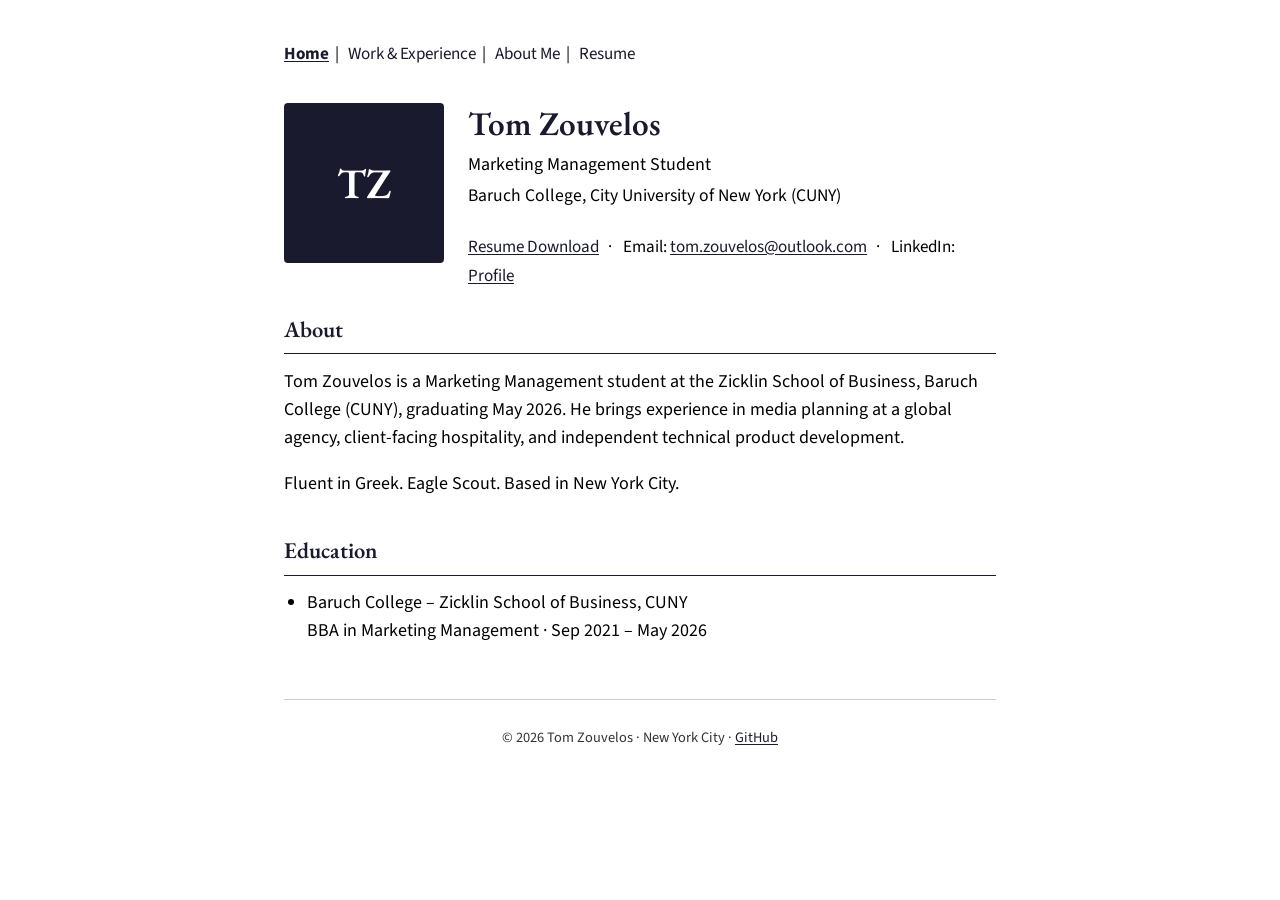
==== index.html @ a4581c30 "Add static personal site for GitHub Pages (HTML/CSS, SEO, sitemap) Made-with: Cursor" ====
<!DOCTYPE html>
<html lang="en">
<head>
  <meta charset="utf-8">
  <meta name="viewport" content="width=device-width, initial-scale=1">
  <title>Tom Zouvelos | Marketing Student, Baruch College</title>
  <meta name="description" content="Tom Zouvelos — Marketing Management student at Baruch College Zicklin School of Business, CUNY. Media planning, digital marketing, and technical product development. New York City.">
  <meta name="keywords" content="Tom Zouvelos, Baruch College, Zicklin School of Business, marketing student NYC, GroupM Mindshare intern">
  <link rel="preconnect" href="https://fonts.googleapis.com">
  <link rel="preconnect" href="https://fonts.gstatic.com" crossorigin>
  <link href="https://fonts.googleapis.com/css2?family=EB+Garamond:ital,wght@0,400;0,600;1,400&family=Source+Sans+3:ital,wght@0,400;0,600;1,400&display=swap" rel="stylesheet">
  <link rel="stylesheet" href="style.css">
</head>
<body>
  <div class="site-wrap">
    <nav class="site-nav" aria-label="Primary">
      <a href="index.html" class="nav-active">Home</a><span class="sep">|</span>
      <a href="work.html">Work &amp; Experience</a><span class="sep">|</span>
      <a href="extra.html">About Me</a><span class="sep">|</span>
      <a href="resume.pdf" download="Tom_Zouvelos_Resume.pdf">Resume</a>
    </nav>

    <header class="intro-block">
      <div class="headshot" role="img" aria-label="Tom Zouvelos">
        <img src="headshot.jpg" alt="" class="headshot-img" width="160" height="160" onerror="this.remove()">
        <span class="headshot-initials">TZ</span>
      </div>
      <h1>Tom Zouvelos</h1>
      <p class="tagline">Marketing Management Student</p>
      <p class="institution">Baruch College, City University of New York (CUNY)</p>
      <p class="quick-links">
        <a href="resume.pdf" download="Tom_Zouvelos_Resume.pdf">Resume Download</a><span class="sep-inline">·</span>
        Email: <a href="mailto:tom.zouvelos@outlook.com">tom.zouvelos@outlook.com</a><span class="sep-inline">·</span>
        LinkedIn: <a href="#">Profile</a>
      </p>
    </header>

    <main>
      <h2>About</h2>
      <p>Tom Zouvelos is a Marketing Management student at the Zicklin School of Business, Baruch College (CUNY), graduating May 2026. He brings experience in media planning at a global agency, client-facing hospitality, and independent technical product development.</p>
      <p>Fluent in Greek. Eagle Scout. Based in New York City.</p>

      <h2>Education</h2>
      <ul>
        <li>Baruch College – Zicklin School of Business, CUNY<br>
          BBA in Marketing Management · Sep 2021 – May 2026</li>
      </ul>
    </main>

    <footer class="site-footer">
      © 2026 Tom Zouvelos · New York City · <a href="#">GitHub</a>
    </footer>
  </div>
</body>
</html>
---- style.css ----
/* Tom Zouvelos — shared styles (chulkim.net–inspired, academic minimal) */

:root {
  --accent: #1a1a2e;
  --text: #000;
  --bg: #fff;
  --font-heading: "EB Garamond", Georgia, "Times New Roman", serif;
  --font-body: "Source Sans 3", system-ui, -apple-system, sans-serif;
}

*,
*::before,
*::after {
  box-sizing: border-box;
}

html {
  font-size: 18px;
  -webkit-text-size-adjust: 100%;
}

body {
  margin: 0;
  font-family: var(--font-body);
  font-weight: 400;
  line-height: 1.55;
  color: var(--text);
  background: var(--bg);
}

.site-wrap {
  max-width: 760px;
  margin: 0 auto;
  padding: 40px 24px;
}

a {
  color: var(--accent);
  text-decoration: underline;
  text-underline-offset: 2px;
}

a:hover {
  text-decoration-thickness: 2px;
}

.site-nav {
  font-size: 0.95rem;
  margin-bottom: 2rem;
  line-height: 1.6;
}

.site-nav a {
  text-decoration: none;
}

.site-nav a:hover {
  text-decoration: underline;
}

.site-nav .sep {
  margin: 0 0.35em;
  color: var(--text);
  text-decoration: none;
}

.site-nav a.nav-active {
  font-weight: 700;
  text-decoration: underline;
}

h1 {
  font-family: var(--font-heading);
  font-weight: 600;
  font-size: 1.85rem;
  color: var(--accent);
  margin: 0 0 1.25rem;
  line-height: 1.25;
}

h2 {
  font-family: var(--font-heading);
  font-weight: 600;
  font-size: 1.25rem;
  color: var(--accent);
  margin: 2rem 0 0.75rem;
  padding-bottom: 0.35rem;
  border-bottom: 1px solid var(--accent);
}

h2:first-of-type {
  margin-top: 1.25rem;
}

.intro-block h1 {
  margin-bottom: 0.35rem;
}

.tagline {
  margin: 0;
  font-size: 1rem;
}

.institution {
  margin: 0.15rem 0 0;
  font-size: 0.98rem;
}

.quick-links {
  margin: 1.25rem 0 0;
  font-size: 0.95rem;
  line-height: 1.7;
}

.quick-links .sep-inline {
  margin: 0 0.5em;
}

.headshot {
  float: left;
  width: 160px;
  height: 160px;
  margin-right: 24px;
  margin-bottom: 8px;
  border-radius: 4px;
  overflow: hidden;
  position: relative;
  background: var(--accent);
  display: flex;
  align-items: center;
  justify-content: center;
  flex-shrink: 0;
}

.headshot-img {
  position: absolute;
  inset: 0;
  width: 100%;
  height: 100%;
  object-fit: cover;
  z-index: 1;
  border-radius: 4px;
}

.headshot-initials {
  font-family: var(--font-heading);
  font-size: 2.35rem;
  font-weight: 600;
  color: #fff;
  z-index: 0;
  line-height: 1;
}

.intro-block::after {
  content: "";
  display: table;
  clear: both;
}

p {
  margin: 0 0 1rem;
}

ul {
  margin: 0 0 1rem;
  padding-left: 1.25rem;
}

li {
  margin-bottom: 0.35rem;
}

.job-title {
  font-weight: 700;
  margin: 1.25rem 0 0.5rem;
}

.job-title:first-child {
  margin-top: 0;
}

.skills-block p {
  margin-bottom: 0.75rem;
}

.skills-label {
  font-weight: 700;
}

.site-footer {
  margin-top: 3rem;
  padding-top: 1.5rem;
  border-top: 1px solid #ccc;
  text-align: center;
  font-size: 0.8rem;
  color: #333;
}

.site-footer a {
  color: var(--accent);
}
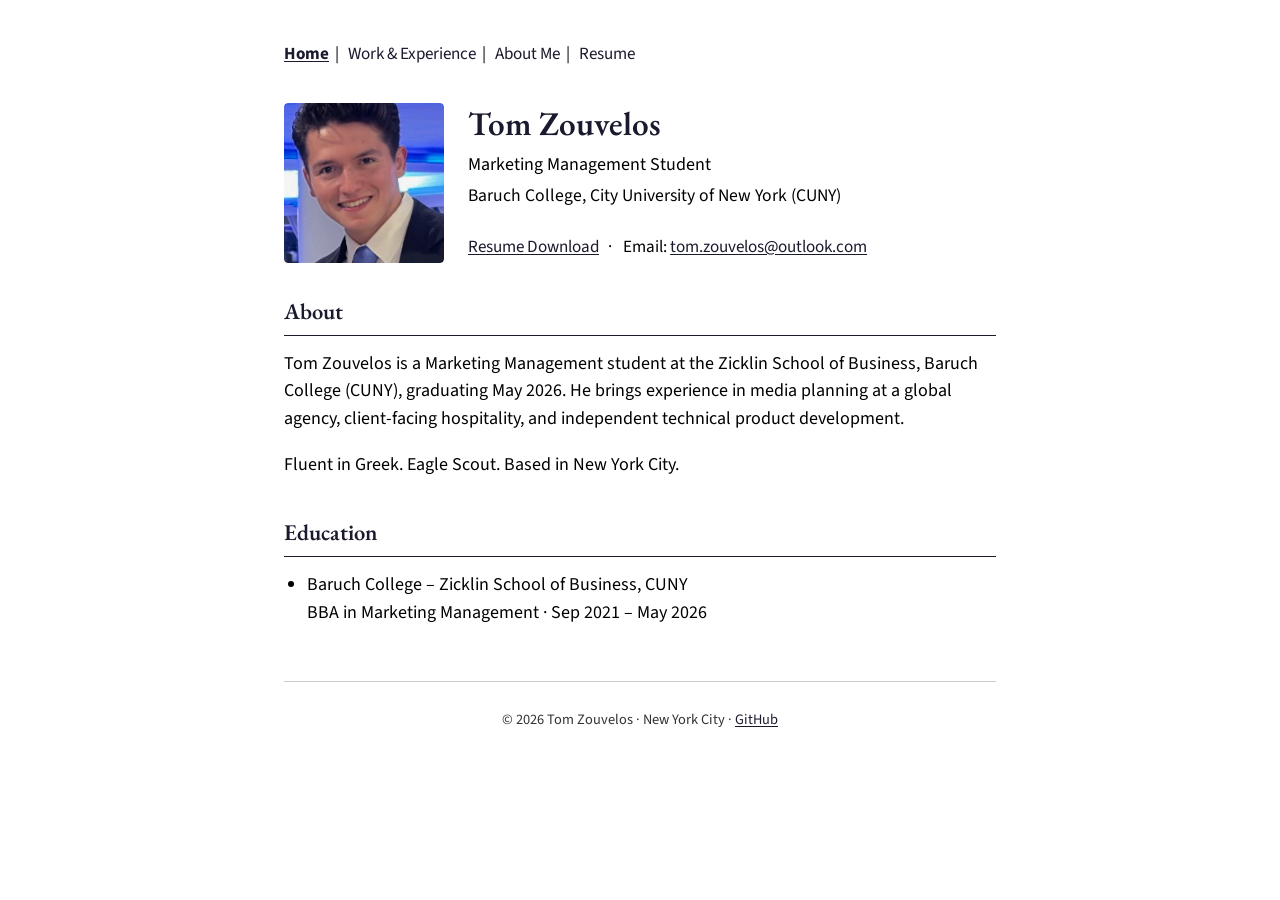
==== commit 0ac12fad: "Add headshot.jpg, remove LinkedIn and image onerror fallback Made-with: Cursor" ====
--- a/index.html
+++ b/index.html
@@ -21,17 +21,15 @@
     </nav>
 
     <header class="intro-block">
-      <div class="headshot" role="img" aria-label="Tom Zouvelos">
-        <img src="headshot.jpg" alt="" class="headshot-img" width="160" height="160" onerror="this.remove()">
-        <span class="headshot-initials">TZ</span>
+      <div class="headshot">
+        <img src="headshot.jpg" alt="Tom Zouvelos" width="160" height="160">
       </div>
       <h1>Tom Zouvelos</h1>
       <p class="tagline">Marketing Management Student</p>
       <p class="institution">Baruch College, City University of New York (CUNY)</p>
       <p class="quick-links">
         <a href="resume.pdf" download="Tom_Zouvelos_Resume.pdf">Resume Download</a><span class="sep-inline">·</span>
-        Email: <a href="mailto:tom.zouvelos@outlook.com">tom.zouvelos@outlook.com</a><span class="sep-inline">·</span>
-        LinkedIn: <a href="#">Profile</a>
+        Email: <a href="mailto:tom.zouvelos@outlook.com">tom.zouvelos@outlook.com</a>
       </p>
     </header>
 
--- a/style.css
+++ b/style.css
@@ -124,31 +124,15 @@
   margin-bottom: 8px;
   border-radius: 4px;
   overflow: hidden;
-  position: relative;
-  background: var(--accent);
-  display: flex;
-  align-items: center;
-  justify-content: center;
   flex-shrink: 0;
 }
 
-.headshot-img {
-  position: absolute;
-  inset: 0;
-  width: 100%;
-  height: 100%;
+.headshot img {
+  display: block;
+  width: 160px;
+  height: 160px;
   object-fit: cover;
-  z-index: 1;
   border-radius: 4px;
-}
-
-.headshot-initials {
-  font-family: var(--font-heading);
-  font-size: 2.35rem;
-  font-weight: 600;
-  color: #fff;
-  z-index: 0;
-  line-height: 1;
 }
 
 .intro-block::after {
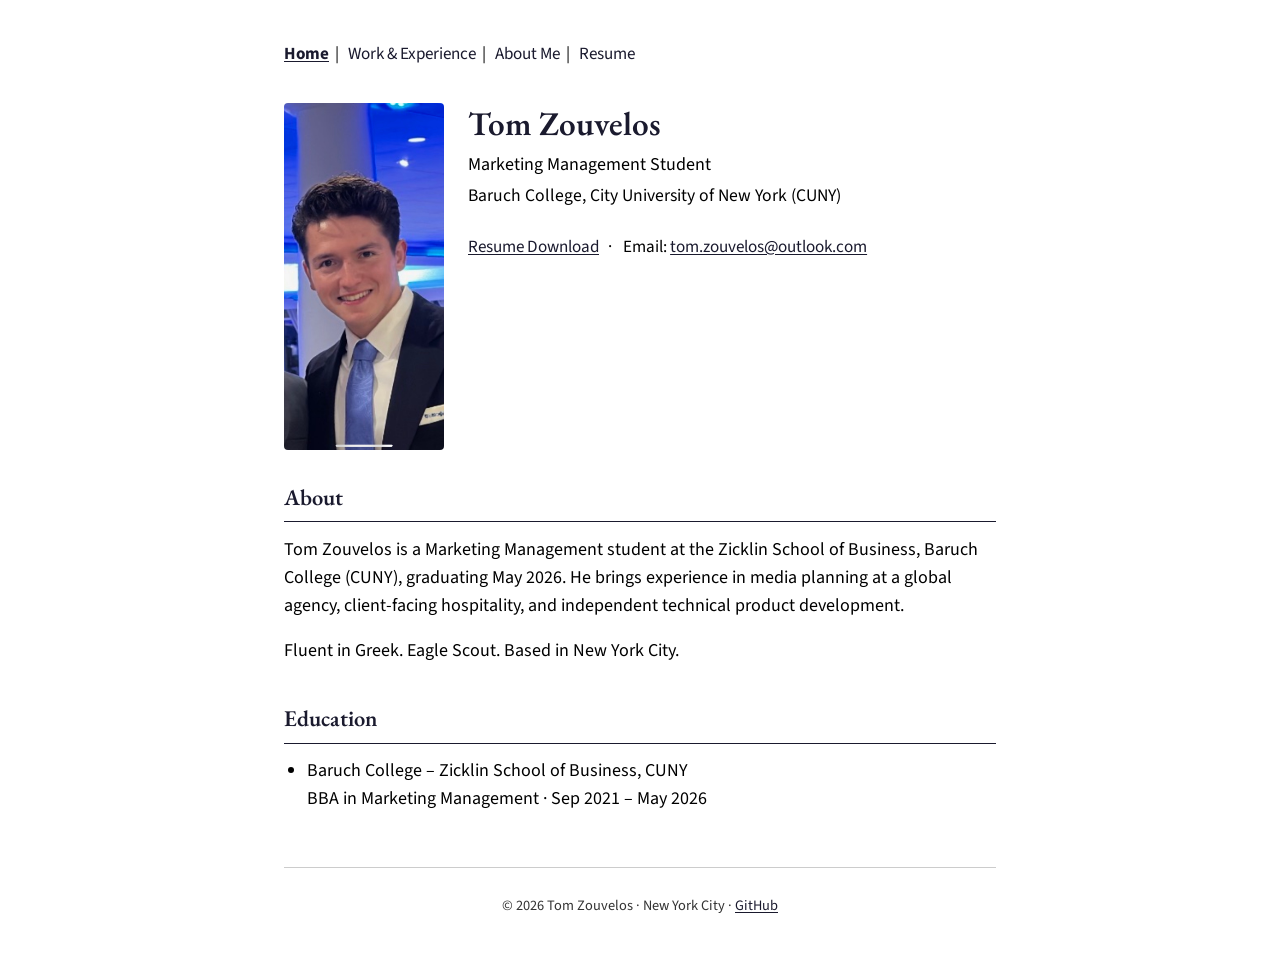
==== commit 39f6896b: "Show full headshot: contain, no fixed crop height Made-with: Cursor" ====
--- a/index.html
+++ b/index.html
@@ -22,7 +22,7 @@
 
     <header class="intro-block">
       <div class="headshot">
-        <img src="headshot.jpg" alt="Tom Zouvelos" width="160" height="160">
+        <img src="headshot.jpg" alt="Tom Zouvelos" width="160">
       </div>
       <h1>Tom Zouvelos</h1>
       <p class="tagline">Marketing Management Student</p>
--- a/style.css
+++ b/style.css
@@ -119,19 +119,18 @@
 .headshot {
   float: left;
   width: 160px;
-  height: 160px;
+  max-width: 100%;
   margin-right: 24px;
   margin-bottom: 8px;
-  border-radius: 4px;
-  overflow: hidden;
   flex-shrink: 0;
 }
 
 .headshot img {
   display: block;
   width: 160px;
-  height: 160px;
-  object-fit: cover;
+  max-width: 100%;
+  height: auto;
+  object-fit: contain;
   border-radius: 4px;
 }
 
